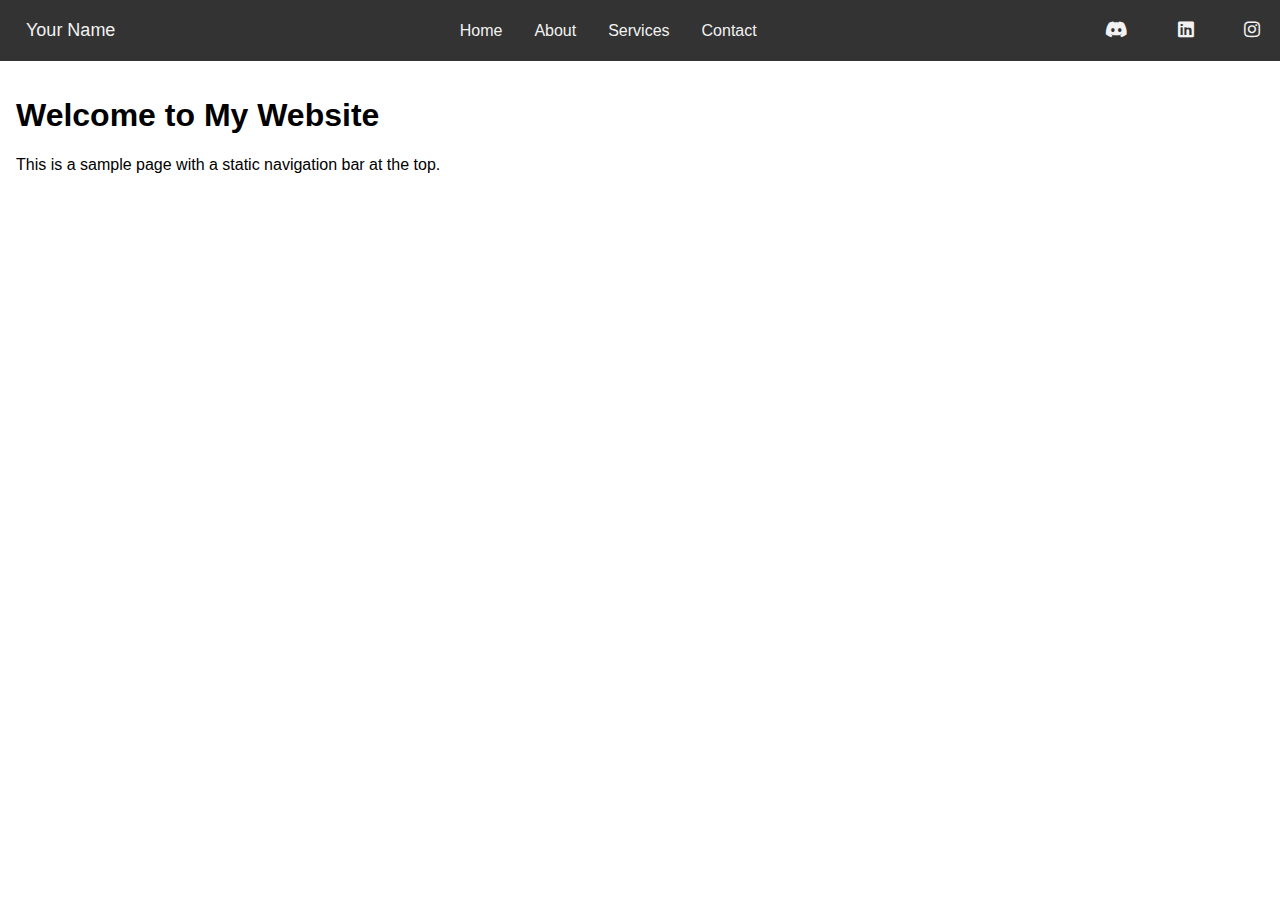
==== index.html @ 6cd495f4 "start" ====
<!DOCTYPE html>
<html lang="en">
<head>
    <meta charset="UTF-8">
    <meta name="viewport" content="width=device-width, initial-scale=1.0">
    <title>Your Page Title</title>
    <link rel="stylesheet" href="style.css"> <!-- Link to your CSS file -->
    <link rel="stylesheet" href="https://cdnjs.cloudflare.com/ajax/libs/font-awesome/5.15.4/css/all.min.css"> <!-- Font Awesome for icons -->
</head>
<body>

    <div class="navbar">
        <div class="navbar-left">
            <a href="index.html" class="navbar-name">Your Name</a> <!-- Make your name clickable -->        </div>
        <div class="navbar-center">
            <a href="index.html">Home</a>
            <a href="about.html">About</a>
            <div class="dropdown">
                <a href="services.html" class="dropbtn">Services</a>
                <div class="dropdown-content">
                    <a href="web-design.html">Web Design</a>
                    <a href="seo.html">SEO</a>
                    <a href="marketing.html">Marketing</a>
                </div>
            </div>
            <a href="contact.html">Contact</a>
        </div>
        <div class="navbar-right">
            <a href="https://discord.com" target="_blank"><i class="fab fa-discord"></i></a>
            <a href="https://linkedin.com" target="_blank"><i class="fab fa-linkedin"></i></a>
            <a href="https://instagram.com" target="_blank"><i class="fab fa-instagram"></i></a>
        </div>
    </div>

    <div class="content">
        <!-- Your content goes here -->
        <h1>Welcome to My Website</h1>
        <p>This is a sample page with a static navigation bar at the top.</p>
    </div>

</body>
</html>
---- style.css ----
/* Basic CSS for the navigation bar */
body {
    margin: 0;
    font-family: Arial, sans-serif;
}

.navbar {
    overflow: visible; /* Ensure the navbar does not cut off the dropdown */
    background-color: #333;
    position: fixed;
    top: 0;
    width: 100%;
    display: flex;
    justify-content: space-between;
    align-items: center;
    padding: 0 10px;
    z-index: 1000; /* Ensuring the navbar is above other content */
}

.navbar-left {
    display: flex;
    align-items: center;
}

.navbar-left .navbar-name {
    color: #f2f2f2;
    padding: 14px 16px;
    text-decoration: none;
    font-size: 18px;
}

.navbar-center {
    display: flex;
    align-items: center;
}

.navbar-center a,
.dropbtn {
    color: #f2f2f2;
    text-align: center;
    padding: 14px 16px;
    text-decoration: none;
    background-color: inherit;
    border: none;
    cursor: pointer;
    font: inherit;
    outline: none;
}

.navbar-center a:hover,
.dropbtn:hover {
    background-color: #ddd;
    color: black;
}

.navbar-right {
    display: flex;
    align-items: center;
}

.navbar-right a {
    color: #f2f2f2;
    text-align: center;
    padding: 20px;
    margin-right: 10px;
    text-decoration: none;
    font-size: 18px;
}

.navbar-right a:hover {
    background-color: #ddd;
    color: black;
}

/* Dropdown menu styles */
.dropdown {
    position: relative;
    display: inline-block;
}

.dropdown-content {
    display: none;
    position: absolute;
    top: calc(100% + 15px); /* Ensure the dropdown appears below the navbar */
    left: 0;
    background-color: #f9f9f9;
    min-width: 160px;
    box-shadow: 0px 8px 16px 0px rgba(0,0,0,0.2);
    z-index: 1001; /* Ensuring the dropdown is above other content */
}

.dropdown-content a {
    color: black;
    padding: 12px 16px;
    text-decoration: none;
    display: block;
    text-align: left;
}

.dropdown-content a:hover {
    background-color: #ddd;
}

.dropdown:hover .dropdown-content {
    display: block;
}

.content {
    padding: 16px;
    margin-top: 60px; /* Add a top margin to avoid content overlay */
    z-index: 1; /* Ensuring the content is below the navbar */
}
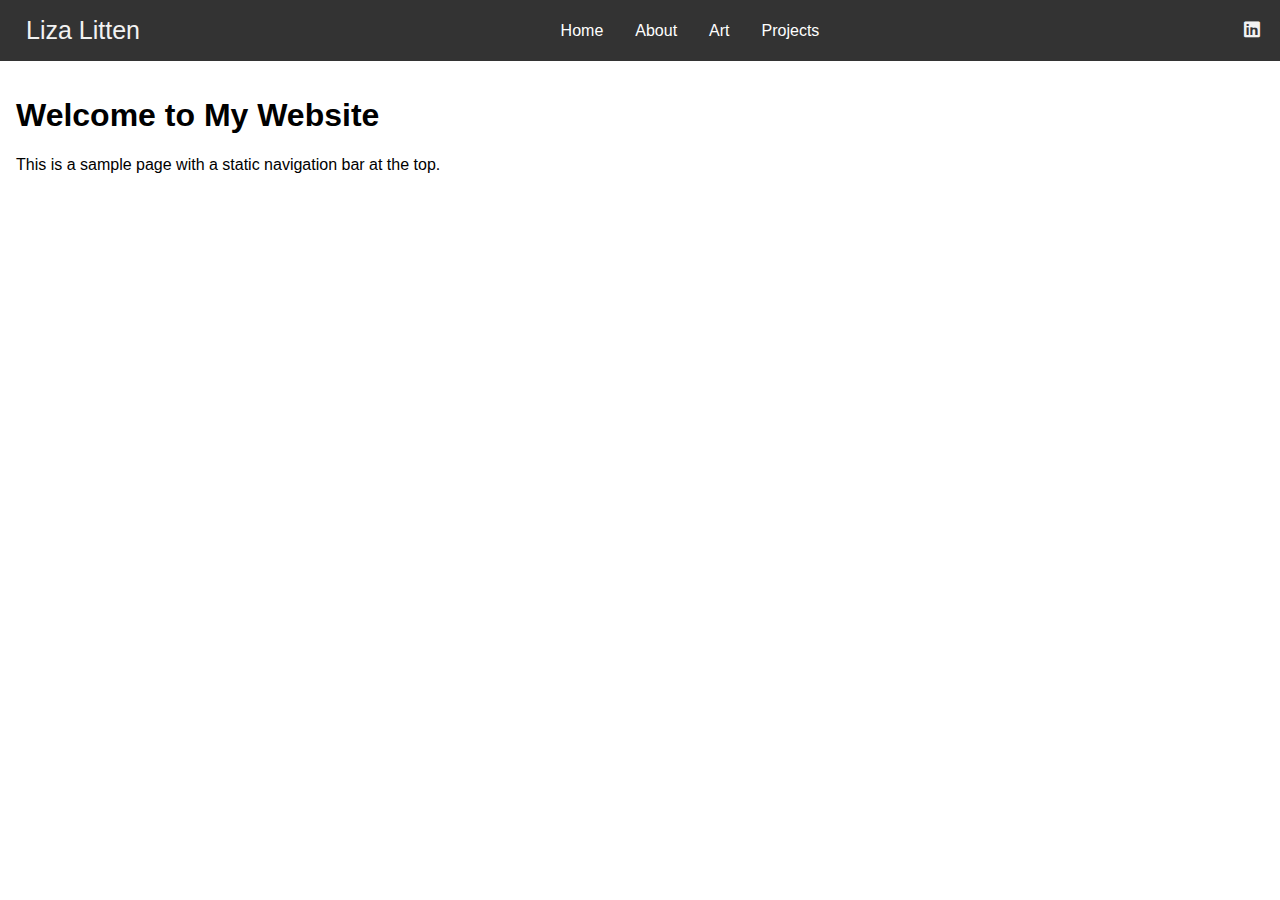
==== commit 0910b97c: "bop bop" ====
--- a/index.html
+++ b/index.html
@@ -3,7 +3,7 @@
 <head>
     <meta charset="UTF-8">
     <meta name="viewport" content="width=device-width, initial-scale=1.0">
-    <title>Your Page Title</title>
+    <title>Liza Litten</title>
     <link rel="stylesheet" href="style.css"> <!-- Link to your CSS file -->
     <link rel="stylesheet" href="https://cdnjs.cloudflare.com/ajax/libs/font-awesome/5.15.4/css/all.min.css"> <!-- Font Awesome for icons -->
 </head>
@@ -11,24 +11,22 @@
 
     <div class="navbar">
         <div class="navbar-left">
-            <a href="index.html" class="navbar-name">Your Name</a> <!-- Make your name clickable -->        </div>
+            <a href="index.html" class="navbar-name">Liza Litten</a> <!-- Make your name clickable -->        </div>
         <div class="navbar-center">
             <a href="index.html">Home</a>
             <a href="about.html">About</a>
             <div class="dropdown">
-                <a href="services.html" class="dropbtn">Services</a>
+                <a href="services.html" class="dropbtn">Art</a>
                 <div class="dropdown-content">
-                    <a href="web-design.html">Web Design</a>
-                    <a href="seo.html">SEO</a>
-                    <a href="marketing.html">Marketing</a>
+                    <a href="web-design.html">2D Illustrations</a>
+                    <a href="seo.html">3D Modelling</a>
+                    <a href="marketing.html">Other</a>
                 </div>
             </div>
-            <a href="contact.html">Contact</a>
+            <a href="contact.html">Projects</a>
         </div>
         <div class="navbar-right">
-            <a href="https://discord.com" target="_blank"><i class="fab fa-discord"></i></a>
-            <a href="https://linkedin.com" target="_blank"><i class="fab fa-linkedin"></i></a>
-            <a href="https://instagram.com" target="_blank"><i class="fab fa-instagram"></i></a>
+            <a href="https://www.linkedin.com/in/liza-litten-56738219b/" target="_blank"><i class="fab fa-linkedin"></i></a>
         </div>
     </div>
 
--- a/style.css
+++ b/style.css
@@ -1,3 +1,10 @@
+@import url('https://fonts.googleapis.com/css2?family=Montserrat:ital,wght@0,100..900;1,100..900&display=swap');
+.montserrat-font {
+    font-family: "Montserrat", sans-serif;
+    font-optical-sizing: auto;
+    font-weight: 500;
+    font-style: normal;
+  }
 /* Basic CSS for the navigation bar */
 body {
     margin: 0;
@@ -22,11 +29,13 @@
     align-items: center;
 }
 
+/* Name in top left */
 .navbar-left .navbar-name {
     color: #f2f2f2;
     padding: 14px 16px;
     text-decoration: none;
-    font-size: 18px;
+    font-family: "Monsterrat", sans-serif;
+    font-size: 25px;
 }
 
 .navbar-center {
@@ -36,7 +45,7 @@
 
 .navbar-center a,
 .dropbtn {
-    color: #f2f2f2;
+    color: #ffffff;
     text-align: center;
     padding: 14px 16px;
     text-decoration: none;
@@ -49,7 +58,7 @@
 
 .navbar-center a:hover,
 .dropbtn:hover {
-    background-color: #ddd;
+    background-color: #b292d3;
     color: black;
 }
 
@@ -68,7 +77,7 @@
 }
 
 .navbar-right a:hover {
-    background-color: #ddd;
+    background-color: #b292d3;
     color: black;
 }
 
@@ -98,7 +107,7 @@
 }
 
 .dropdown-content a:hover {
-    background-color: #ddd;
+    background-color: #b292d3;
 }
 
 .dropdown:hover .dropdown-content {
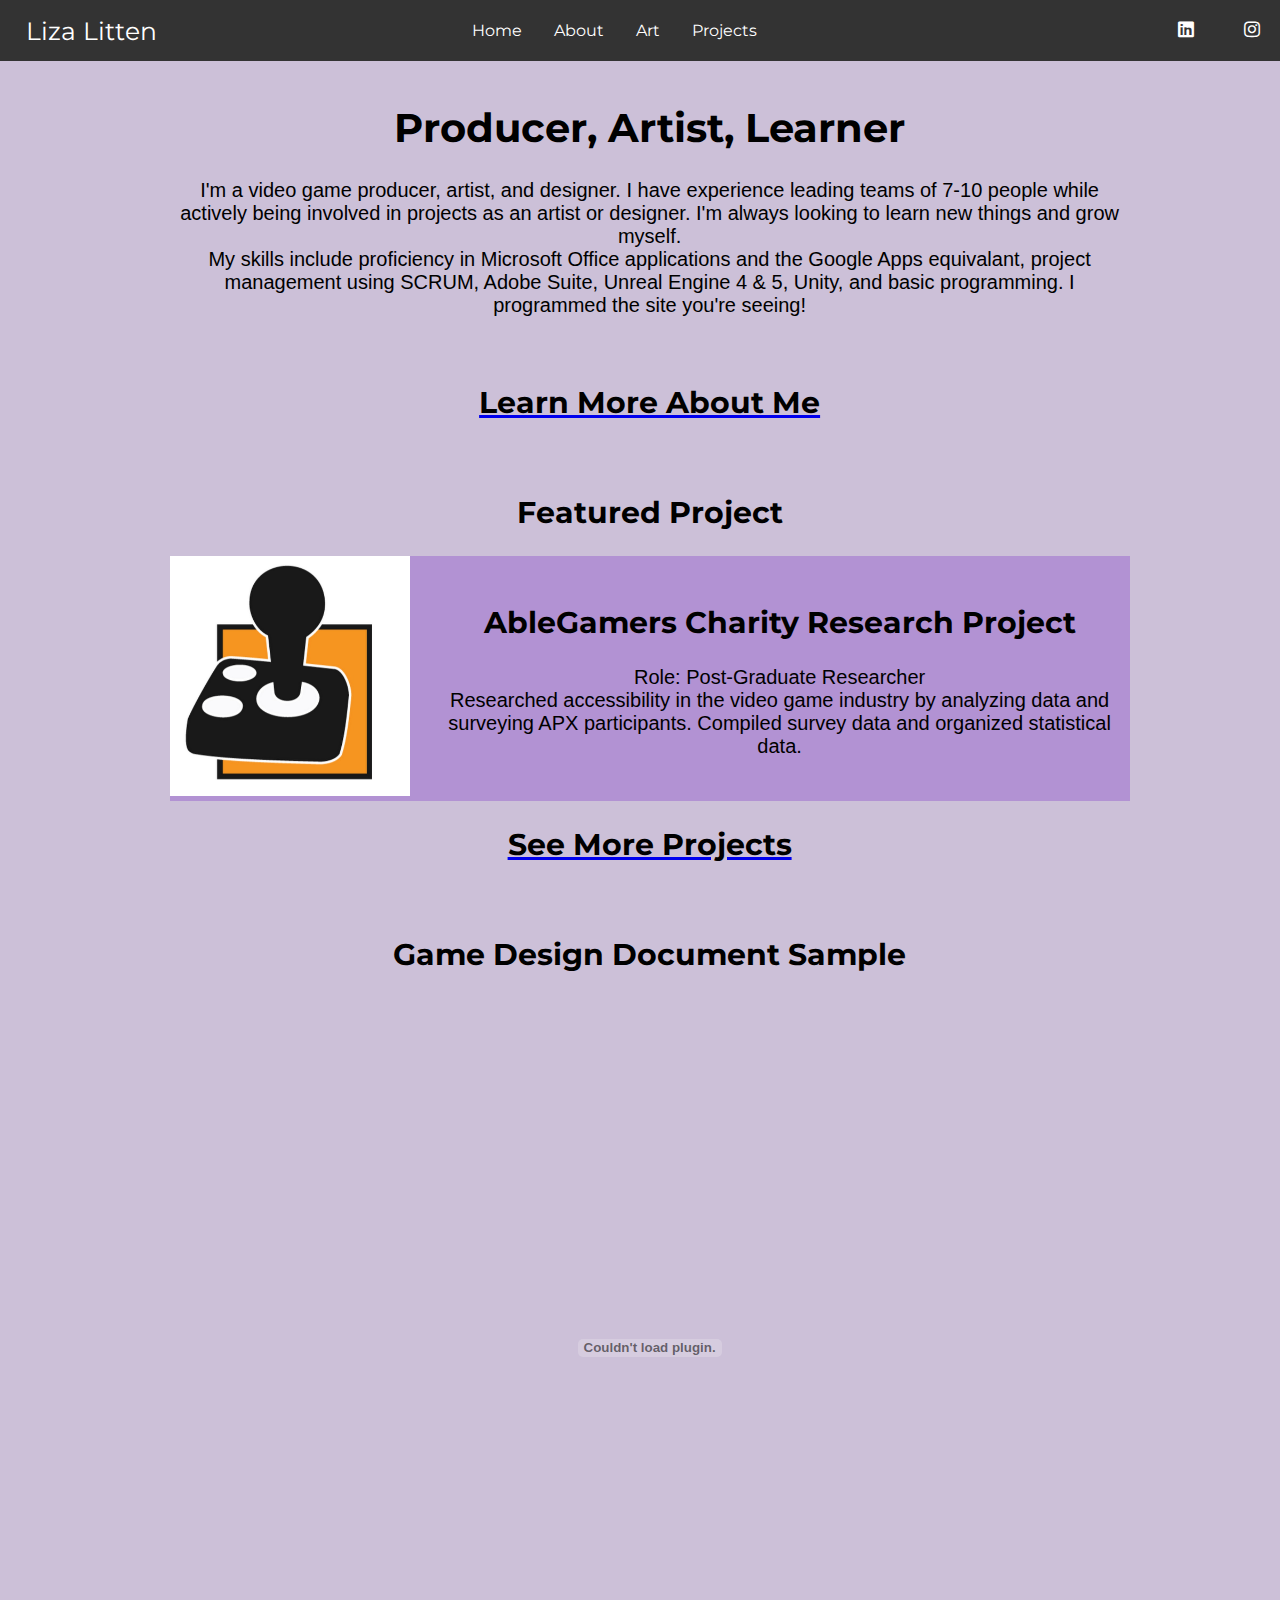
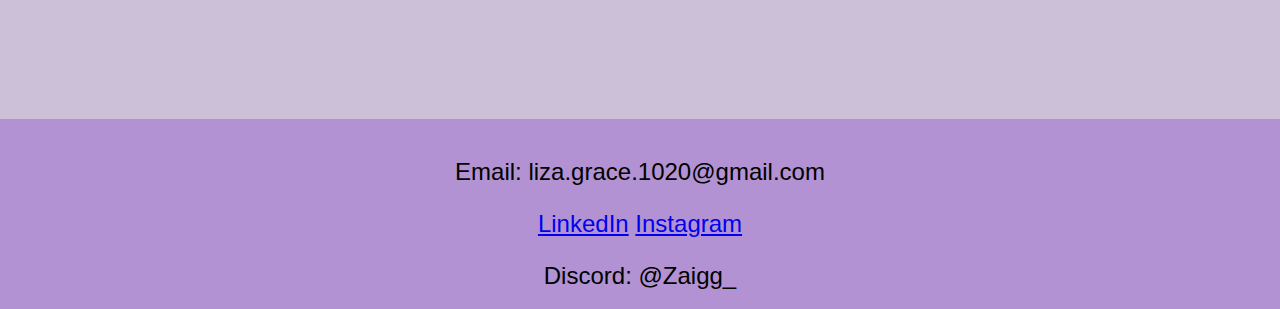
==== commit 1691fce4: "finish home page" ====
--- a/index.html
+++ b/index.html
@@ -10,31 +10,70 @@
 <body>
 
     <div class="navbar">
+        <!-- Name top left -->
         <div class="navbar-left">
-            <a href="index.html" class="navbar-name">Liza Litten</a> <!-- Make your name clickable -->        </div>
+            <a href="index.html" class="navbar-name">Liza Litten</a> 
+        </div>
         <div class="navbar-center">
             <a href="index.html">Home</a>
-            <a href="about.html">About</a>
+            <a href="About.html">About</a>
             <div class="dropdown">
-                <a href="services.html" class="dropbtn">Art</a>
+                <a href="Art2D.html" class="dropbtn">Art</a>
                 <div class="dropdown-content">
-                    <a href="web-design.html">2D Illustrations</a>
-                    <a href="seo.html">3D Modelling</a>
-                    <a href="marketing.html">Other</a>
+                    <a href="Art2D.html">2D Illustrations</a>
+                    <a href="Art3D.html">3D Modelling</a>
+                    <a href="ArtOther.html">Other</a>
                 </div>
             </div>
-            <a href="contact.html">Projects</a>
-        </div>
+            <a href="Projects.html">Projects</a>
+        </div><!-- clsoe navbar center -->
+
+        <!-- social media links -->
         <div class="navbar-right">
             <a href="https://www.linkedin.com/in/liza-litten-56738219b/" target="_blank"><i class="fab fa-linkedin"></i></a>
+            <a href="https://www.instagram.com/lzlart/" target="_blank"><i class="fab fa-instagram"></i></a>
+
         </div>
-    </div>
+    </div><!-- close navbar -->
 
     <div class="content">
-        <!-- Your content goes here -->
-        <h1>Welcome to My Website</h1>
-        <p>This is a sample page with a static navigation bar at the top.</p>
-    </div>
+        <h1>Producer, Artist, Learner</h1>
+        <p>I'm a video game producer, artist, and designer. I have experience leading teams of 7-10 people while actively being involved in projects as an artist or designer. I'm always looking to learn new things and grow myself. <br>My skills include proficiency in Microsoft Office applications and the Google Apps equivalant, project management using SCRUM, Adobe Suite, Unreal Engine 4 & 5, Unity, and basic programming. I programmed the site you're seeing! </p>
+        <br>
+        <a href="About.html"> <h2>Learn More About Me</h2></a>
+        <br>
+        <h2>Featured Project</h2>
+        <div class="feature">
+            <div class="featureimg">
+                <img src="img\AbleGamersLogo.jpg" alt="AbleGamers Charity Logo" width="100%" >    
+            </div><!-- close featureimg -->
+            <div class="featuretext">
+                <h2>AbleGamers Charity Research Project</h2>
 
+                <p>Role: Post-Graduate Researcher <br>Researched accessibility in the video game industry by analyzing data and surveying APX participants. Compiled survey data and organized statistical data.</p>
+            </div><!-- close featuretext -->
+        </div><!-- close feature -->
+      <a href="Projects.html"> <h2>See More Projects</h2></a>
+      <br>
+      <h2>Game Design Document Sample</h2>
+      <object
+        type="application/pdf"
+        data="img\LightKeeper_GDD.pdf"
+        height="700px"
+        width="40%"
+        >
+    </object>
+
+
+
+    </div><!-- close content -->
+
+    <div class="footer">
+        <p>Email: liza.grace.1020@gmail.com</p>
+        <a href="https://www.linkedin.com/feed/">LinkedIn</a>
+        <a href="https://www.instagram.com/lzlart/">Instagram</a>
+        <p>Discord: @Zaigg_</p>
+
+    </div><!-- close footer -->
 </body>
 </html>
--- a/style.css
+++ b/style.css
@@ -1,5 +1,5 @@
 @import url('https://fonts.googleapis.com/css2?family=Montserrat:ital,wght@0,100..900;1,100..900&display=swap');
-.montserrat-font {
+.montserrat-regular {
     font-family: "Montserrat", sans-serif;
     font-optical-sizing: auto;
     font-weight: 500;
@@ -8,7 +8,9 @@
 /* Basic CSS for the navigation bar */
 body {
     margin: 0;
-    font-family: Arial, sans-serif;
+    background-color: #ccc0d8;
+    font-family: Arial, Helvetica, sans-serif;
+
 }
 
 .navbar {
@@ -31,23 +33,26 @@
 
 /* Name in top left */
 .navbar-left .navbar-name {
-    color: #f2f2f2;
+    color: #ffffff;
     padding: 14px 16px;
     text-decoration: none;
-    font-family: "Monsterrat", sans-serif;
+    font-family: "Montserrat", sans-serif;    
     font-size: 25px;
 }
 
 .navbar-center {
-    display: flex;
+    /* display: flex; */
     align-items: center;
+    margin-left: -8%;
+    font-family: "Montserrat", sans-serif;  
+
 }
 
 .navbar-center a,
 .dropbtn {
     color: #ffffff;
-    text-align: center;
-    padding: 14px 16px;
+    text-align: left;
+    padding: 14px 14px;
     text-decoration: none;
     background-color: inherit;
     border: none;
@@ -68,7 +73,7 @@
 }
 
 .navbar-right a {
-    color: #f2f2f2;
+    color: #ffffff;
     text-align: center;
     padding: 20px;
     margin-right: 10px;
@@ -118,4 +123,47 @@
     padding: 16px;
     margin-top: 60px; /* Add a top margin to avoid content overlay */
     z-index: 1; /* Ensuring the content is below the navbar */
+    font-size: 20px;
+    width: 75%;
+    margin-left: 12%;
+    text-align: center;    
+    /* background-color: #b292d3; */
 }
+
+h1 {
+    font-family: "Montserrat", sans-serif;    
+
+
+}
+
+h2 {
+    font-family: "Montserrat", sans-serif;    
+    color: #000000;
+    font-size: 30px;
+    /* text-decoration: none; */
+}
+
+.feature {
+    background-color: #b292d3;
+    display: flex;
+    align-items: center;
+    justify-content: center;
+}
+
+.featureimg{
+    /* align-content: right; */
+    max-width: 25%;
+}
+
+.featuretext{
+    padding-left: 20px;
+}
+
+.footer{
+    font-family: "Monsterrat", sans-serif;
+    background-color: #b292d3;
+    padding-top: 15px;    
+    text-align: center;
+    height: 175px;
+    font-size: 24px;
+}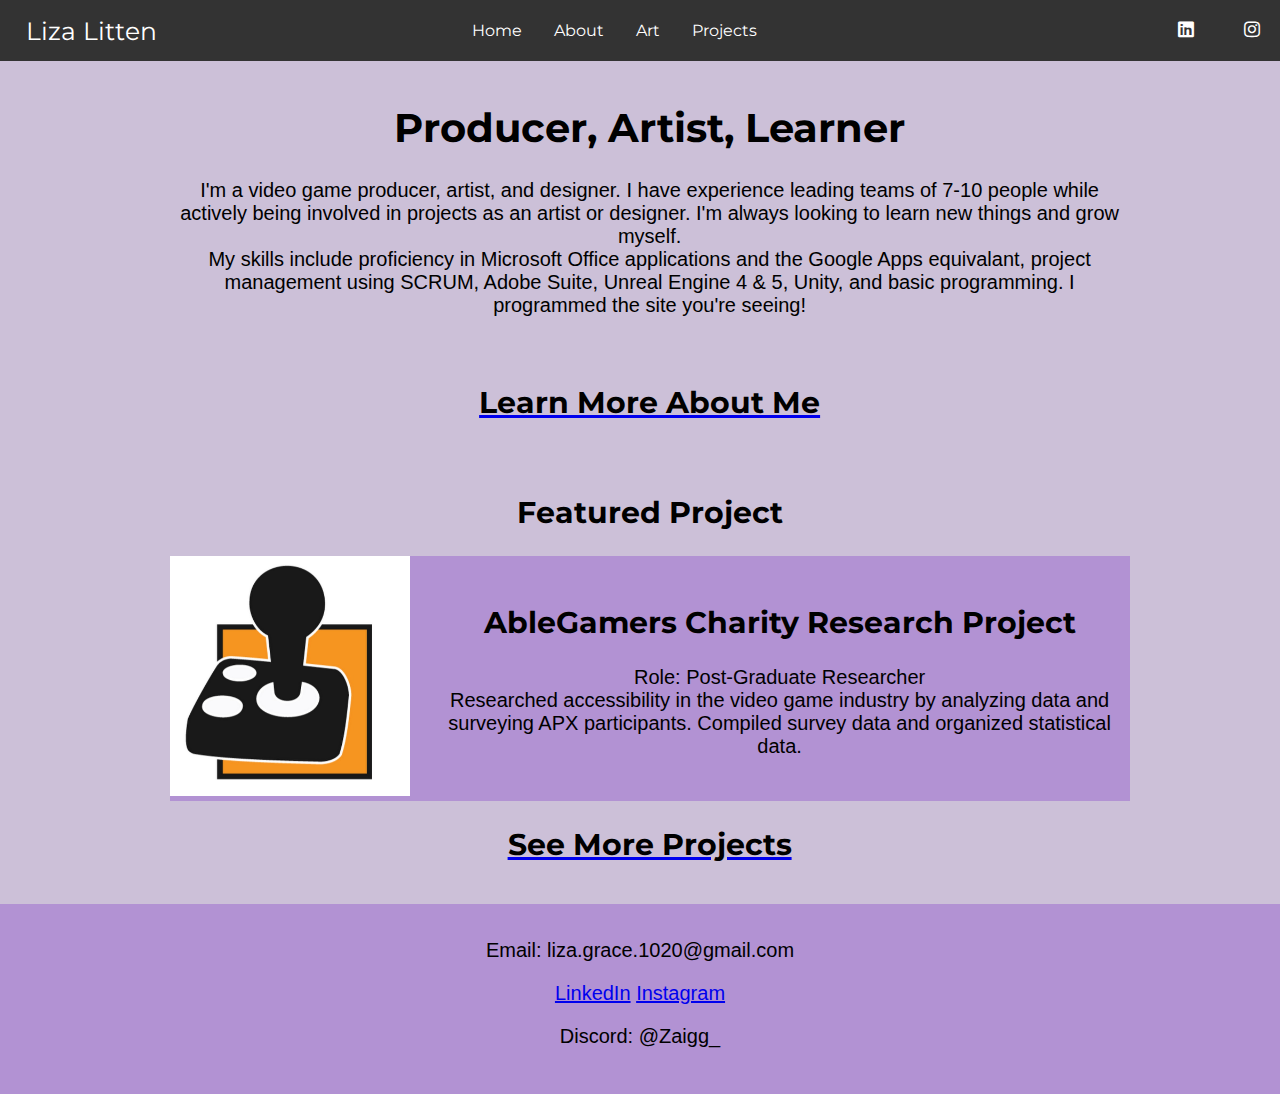
==== commit 632664e7: "remove gdd from home page and grammar edits" ====
--- a/index.html
+++ b/index.html
@@ -54,14 +54,14 @@
             </div><!-- close featuretext -->
         </div><!-- close feature -->
       <a href="Projects.html"> <h2>See More Projects</h2></a>
-      <br>
+      <!-- <br>
       <h2>Game Design Document Sample</h2>
       <object
         type="application/pdf"
         data="img\LightKeeper_GDD.pdf"
         height="700px"
         width="40%"
-        >
+        > -->
     </object>
 
 
--- a/style.css
+++ b/style.css
@@ -165,5 +165,5 @@
     padding-top: 15px;    
     text-align: center;
     height: 175px;
-    font-size: 24px;
+    font-size: 20px;
 }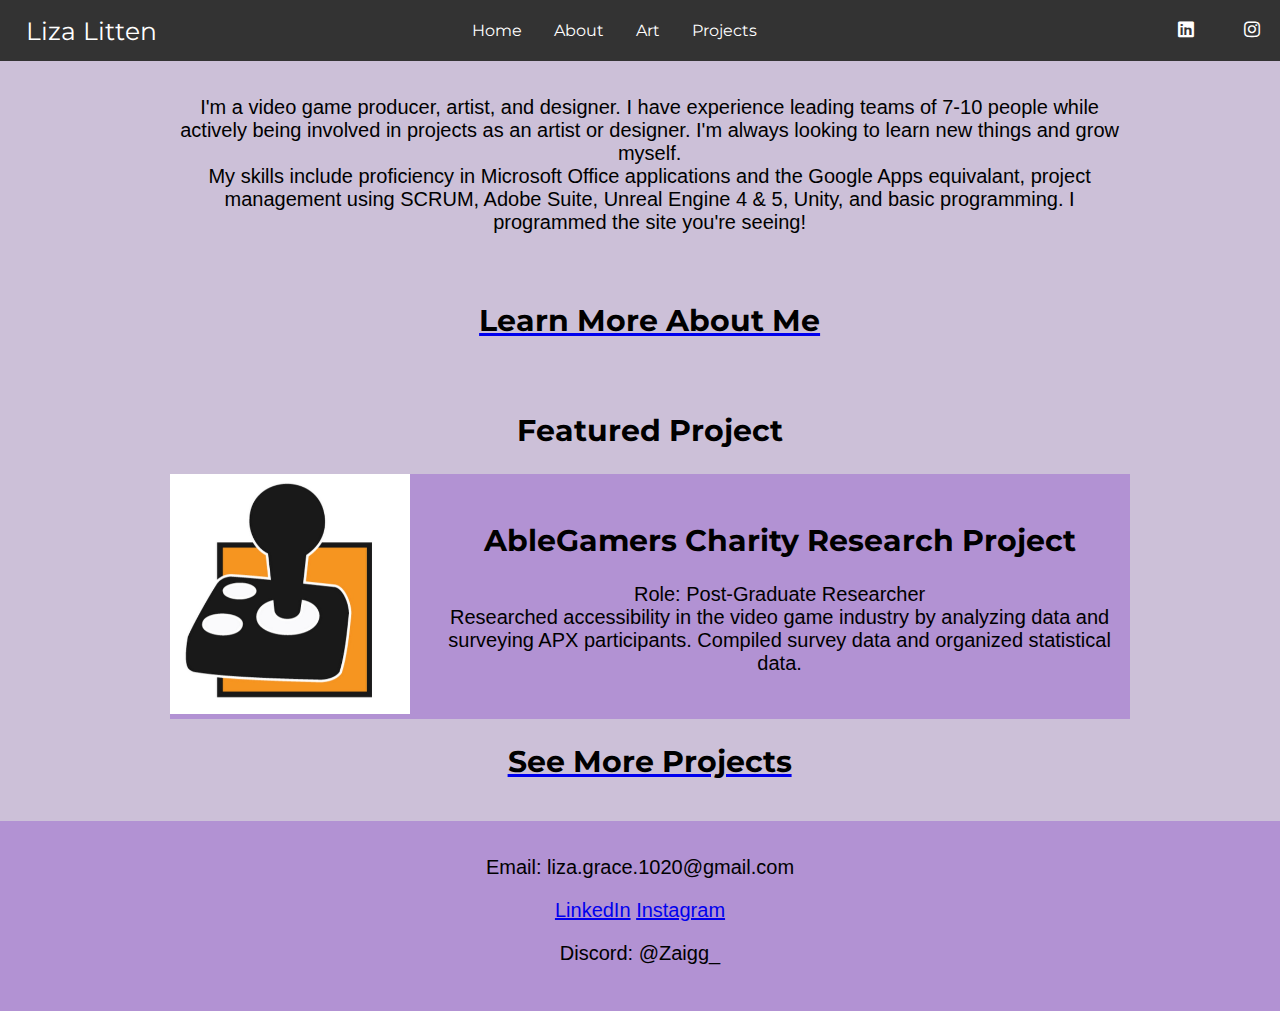
==== commit 29e95a69: "added these walls project page" ====
--- a/index.html
+++ b/index.html
@@ -37,7 +37,7 @@
     </div><!-- close navbar -->
 
     <div class="content">
-        <h1>Producer, Artist, Learner</h1>
+        <!-- <h1>Producer, Artist, Learner</h1> -->
         <p>I'm a video game producer, artist, and designer. I have experience leading teams of 7-10 people while actively being involved in projects as an artist or designer. I'm always looking to learn new things and grow myself. <br>My skills include proficiency in Microsoft Office applications and the Google Apps equivalant, project management using SCRUM, Adobe Suite, Unreal Engine 4 & 5, Unity, and basic programming. I programmed the site you're seeing! </p>
         <br>
         <a href="About.html"> <h2>Learn More About Me</h2></a>
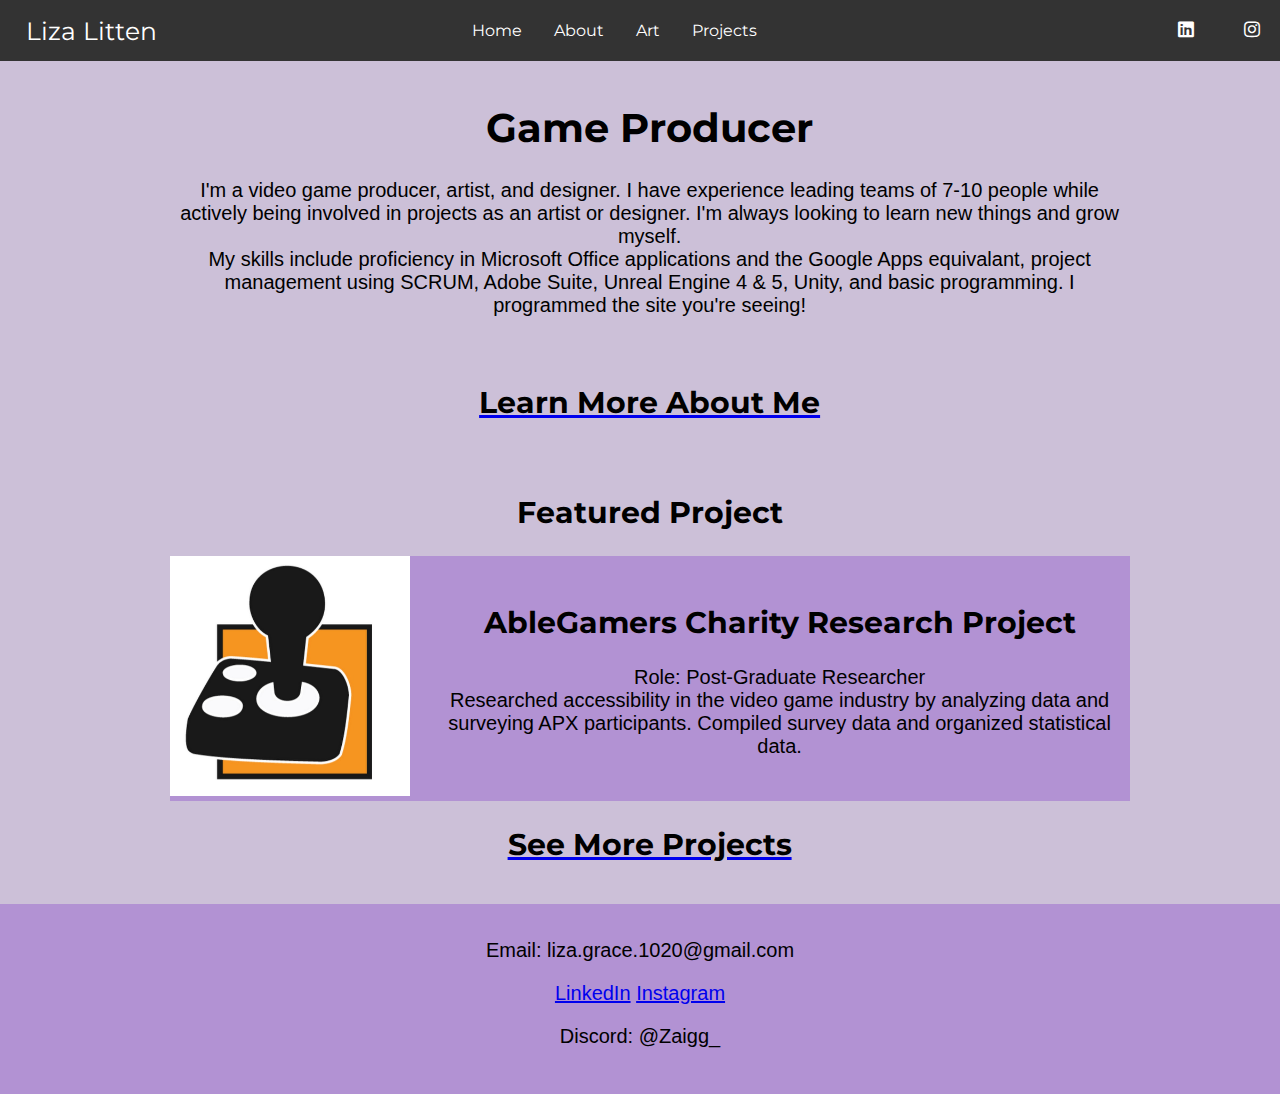
==== commit 5e1b62e8: "add stuff to about section" ====
--- a/index.html
+++ b/index.html
@@ -37,7 +37,7 @@
     </div><!-- close navbar -->
 
     <div class="content">
-        <!-- <h1>Producer, Artist, Learner</h1> -->
+        <h1>Game Producer</h1>
         <p>I'm a video game producer, artist, and designer. I have experience leading teams of 7-10 people while actively being involved in projects as an artist or designer. I'm always looking to learn new things and grow myself. <br>My skills include proficiency in Microsoft Office applications and the Google Apps equivalant, project management using SCRUM, Adobe Suite, Unreal Engine 4 & 5, Unity, and basic programming. I programmed the site you're seeing! </p>
         <br>
         <a href="About.html"> <h2>Learn More About Me</h2></a>
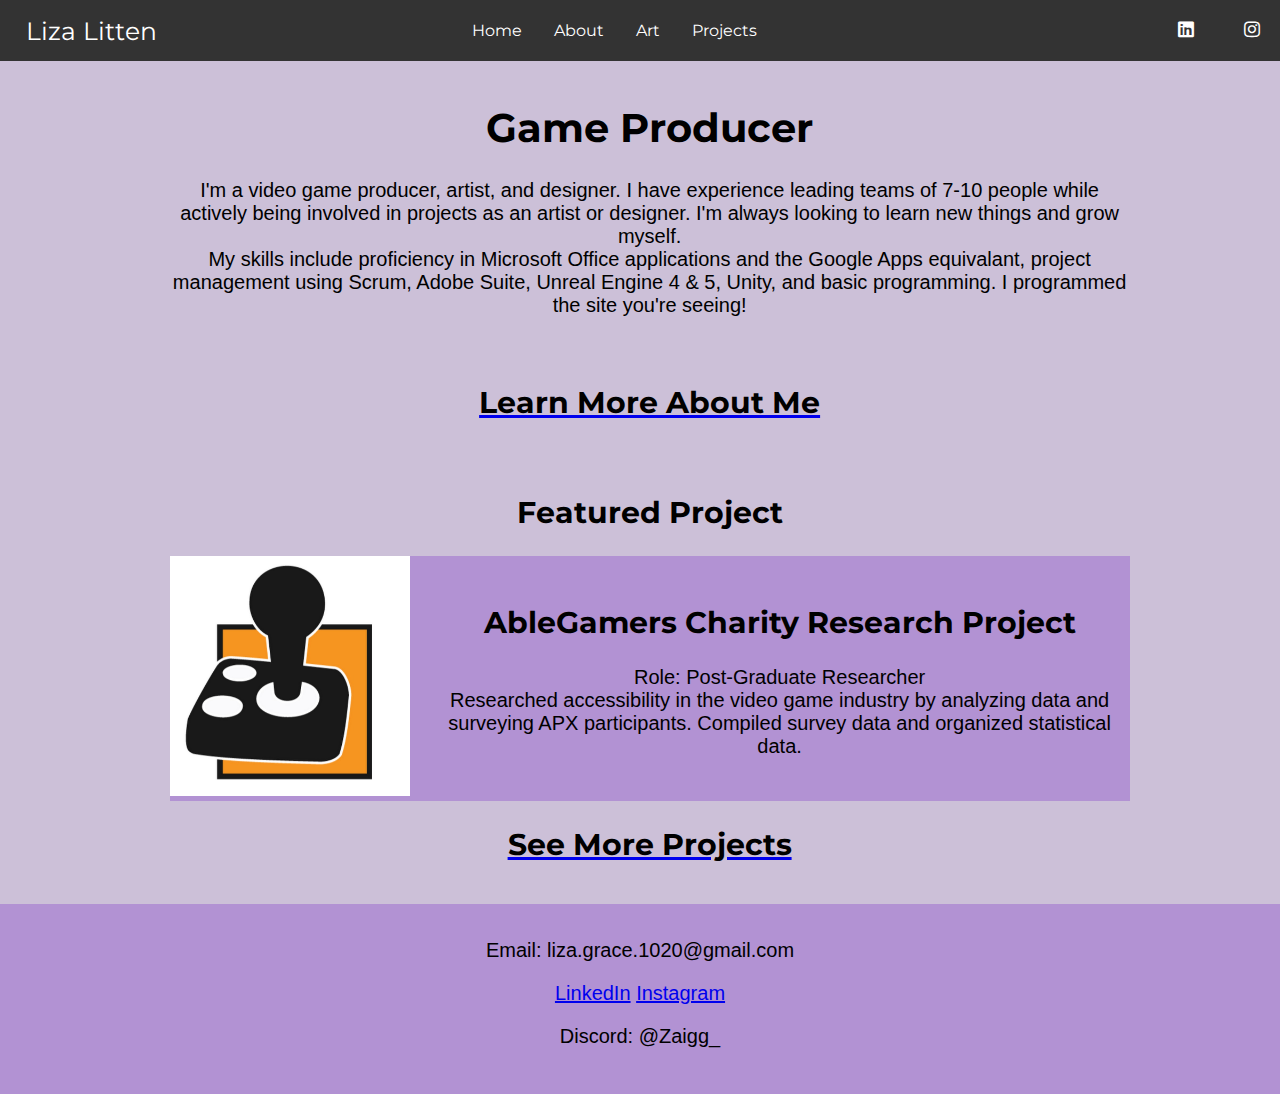
==== commit 9fca651a: "scrum correction" ====
--- a/index.html
+++ b/index.html
@@ -38,7 +38,7 @@
 
     <div class="content">
         <h1>Game Producer</h1>
-        <p>I'm a video game producer, artist, and designer. I have experience leading teams of 7-10 people while actively being involved in projects as an artist or designer. I'm always looking to learn new things and grow myself. <br>My skills include proficiency in Microsoft Office applications and the Google Apps equivalant, project management using SCRUM, Adobe Suite, Unreal Engine 4 & 5, Unity, and basic programming. I programmed the site you're seeing! </p>
+        <p>I'm a video game producer, artist, and designer. I have experience leading teams of 7-10 people while actively being involved in projects as an artist or designer. I'm always looking to learn new things and grow myself. <br>My skills include proficiency in Microsoft Office applications and the Google Apps equivalant, project management using Scrum, Adobe Suite, Unreal Engine 4 & 5, Unity, and basic programming. I programmed the site you're seeing! </p>
         <br>
         <a href="About.html"> <h2>Learn More About Me</h2></a>
         <br>
